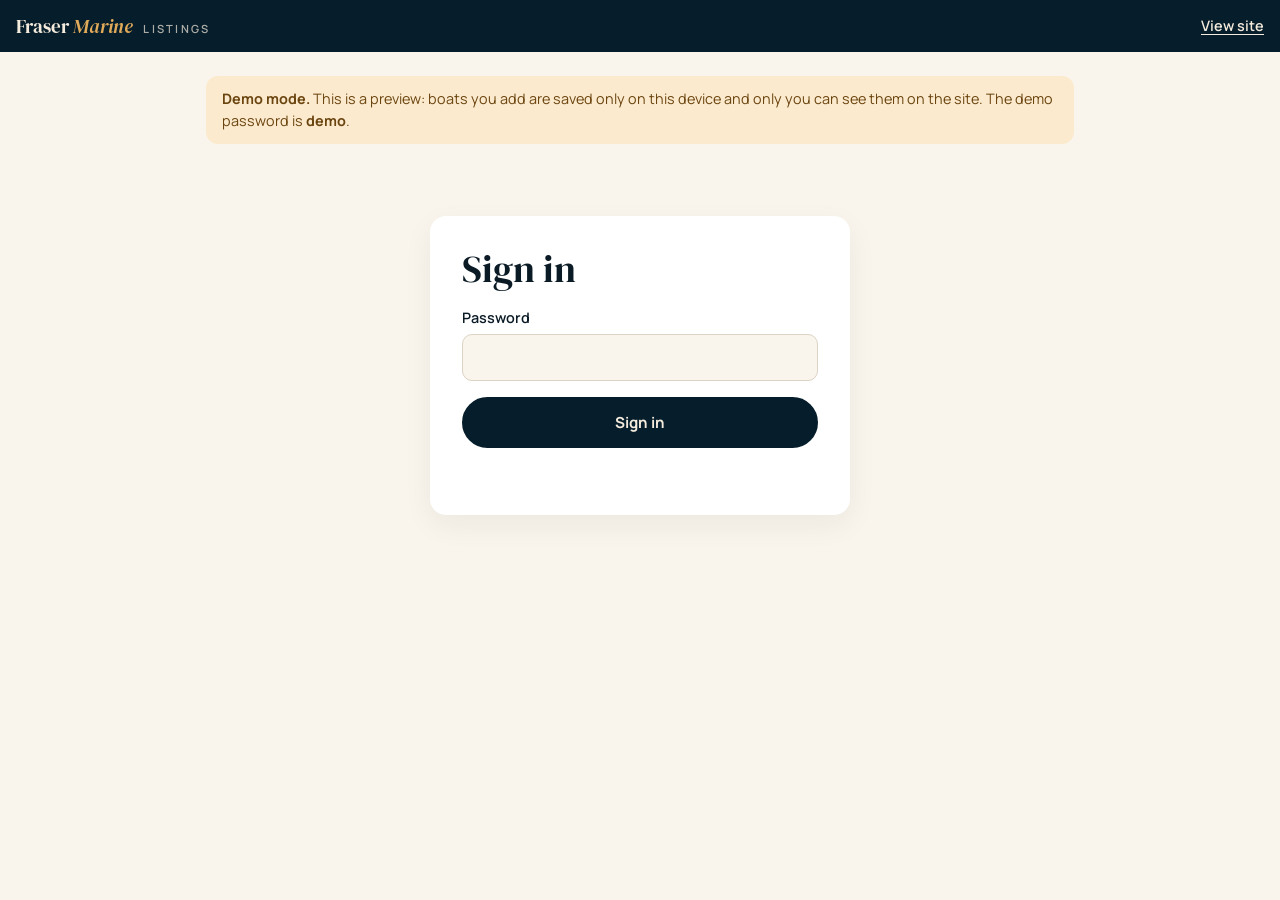
==== admin/index.html @ c5539c75 "Add Fraser F-emblem favicon, home-screen icons and web manifest Navy rounded tile with the gold ring" ====
<!doctype html>
<html lang="en">
<head>
  <meta charset="utf-8">
  <meta name="viewport" content="width=device-width, initial-scale=1">
  <meta name="robots" content="noindex, nofollow">
  <meta name="apple-mobile-web-app-title" content="Listings">
  <title>Listings · Fraser Marine Sales</title>
  <link rel="icon" href="../icons/favicon.svg" type="image/svg+xml">
  <link rel="icon" href="../icons/favicon-32.png" sizes="32x32" type="image/png">
  <link rel="apple-touch-icon" href="../icons/apple-touch-icon.png">
  <meta name="theme-color" content="#061d2b">
  <link rel="preconnect" href="https://fonts.googleapis.com">
  <link rel="preconnect" href="https://fonts.gstatic.com" crossorigin>
  <link href="https://fonts.googleapis.com/css2?family=DM+Serif+Display:ital@0;1&family=Manrope:wght@400;500;600;700&display=swap" rel="stylesheet">
  <link rel="stylesheet" href="admin.css">
</head>
<body>
  <header class="bar">
    <span class="brand">Fraser <em>Marine</em> <small>Listings</small></span>
    <div class="bar-actions">
      <a class="link" href="../" target="_blank" rel="noopener">View site</a>
      <button class="link" id="signOut" type="button" hidden>Sign out</button>
    </div>
  </header>

  <main class="wrap">
    <p class="demo-banner" id="demoBanner" hidden><strong>Demo mode.</strong> This is a preview: boats you add are saved only on this device and only you can see them on the site. The demo password is <strong>demo</strong>.</p>

    <!-- Server not set up (opened on a host without the Cloudflare functions, or the password/storage is missing) -->
    <section class="panel" id="setupView" hidden>
      <h1>Not set up yet</h1>
      <p id="setupMsg">The listings service isn't available on this address.</p>
    </section>

    <!-- Sign in -->
    <section class="panel narrow" id="loginView" hidden>
      <h1>Sign in</h1>
      <form id="loginForm" class="form">
        <input type="text" name="username" value="owner" autocomplete="username" hidden>
        <label>Password<input id="loginPassword" type="password" autocomplete="current-password" required></label>
        <button class="btn" type="submit">Sign in</button>
        <p class="msg" id="loginMsg" role="status"></p>
        <p class="hint">Forgotten it? Ask your website manager to reset it.</p>
      </form>
    </section>

    <!-- Listings -->
    <section id="listView" hidden>
      <div class="list-head">
        <h1>Your boats</h1>
        <button class="btn" id="addBoat" type="button">+ Add a boat</button>
      </div>
      <p class="msg" id="listMsg" role="status"></p>
      <div class="list" id="list"></div>
    </section>

    <!-- Add / edit -->
    <section class="panel" id="editView" hidden>
      <button class="link back" id="backToList" type="button">← All boats</button>
      <h1 id="editTitle">Add a boat</h1>
      <form id="editForm" class="form grid">
        <label class="full">Title<input name="title" required placeholder="e.g. 1990 Fraser 737 Hardtop"></label>
        <label>Status
          <select name="status">
            <option value="draft">Draft (hidden)</option>
            <option value="for_sale">For sale</option>
            <option value="under_offer">Under offer</option>
            <option value="sold">Sold</option>
          </select>
        </label>
        <label>Price (AUD)<input name="price" type="number" inputmode="numeric" min="0" step="1" placeholder="Leave blank for POA"></label>
        <label>Price wording<input name="price_label" placeholder="Optional, e.g. Offers over"></label>
        <label>Year<input name="year" type="number" inputmode="numeric" min="1900" max="2100"></label>
        <label>Make<input name="make" placeholder="e.g. Fraser"></label>
        <label>Model<input name="model" placeholder="e.g. 737"></label>
        <label>Length (m)<input name="length_m" type="number" inputmode="decimal" step="0.01" min="0"></label>
        <label>Engine<input name="engine" placeholder="e.g. MerCruiser 350 MAG"></label>
        <label>Engine hours<input name="engine_hours" type="number" inputmode="numeric" min="0"></label>
        <label>Location<input name="location" placeholder="e.g. Perth, WA"></label>
        <label>Order on site<input name="sort" type="number" inputmode="numeric" value="0"><small>Lower numbers show first</small></label>
        <label class="full">Description<textarea name="description" rows="7" placeholder="Condition, features, recent work, what's included…"></textarea></label>

        <div class="full photos">
          <div class="photos-head">
            <span>Photos <small>The first photo is the cover</small></span>
            <label class="btn ghost small">+ Add photos<input id="photoInput" type="file" accept="image/*" multiple hidden></label>
          </div>
          <div class="photo-grid" id="photoGrid"></div>
        </div>

        <div class="full actions">
          <button class="btn" type="submit" id="saveBtn">Save boat</button>
          <button class="btn danger ghost" type="button" id="deleteBtn" hidden>Delete boat</button>
        </div>
        <p class="msg full" id="editMsg" role="status"></p>
      </form>
    </section>
  </main>

  <script src="admin.js"></script>
</body>
</html>
---- admin/admin.css ----
/* Listings admin: plain, fast and thumb-friendly */
:root {
  --navy: #061d2b; --sea: #0f4c6e; --cream: #f4ebdd; --sand: #faf5ec; --gold: #e0aa5a; --gold-dark: #c98f3d;
  --ink: #0b1b26; --muted: #5b6b75; --line: rgba(11,27,38,.12); --danger: #b3261e; --ok: #1d6b47;
  --serif: "DM Serif Display", Georgia, serif; --sans: "Manrope", system-ui, -apple-system, Segoe UI, sans-serif;
  color-scheme: light;
}
* { box-sizing: border-box; }
body { margin: 0; font: 16px/1.5 var(--sans); color: var(--ink); background: var(--sand); }
[hidden] { display: none !important; }
h1 { font: 400 clamp(1.8rem, 5vw, 2.4rem)/1.1 var(--serif); margin: 0 0 1rem; }
code { background: #fff; padding: .1rem .35rem; border-radius: 4px; }

.bar {
  position: sticky; top: 0; z-index: 5; display: flex; align-items: center; justify-content: space-between; gap: 1rem;
  padding: .8rem 1rem; padding-top: calc(.8rem + env(safe-area-inset-top, 0px)); background: var(--navy); color: var(--cream);
}
.brand { font: 1.2rem var(--serif); }
.brand em { color: var(--gold); }
.brand small { font: 600 .7rem var(--sans); letter-spacing: .2em; text-transform: uppercase; opacity: .7; margin-left: .4rem; }
.bar-actions { display: flex; gap: 1rem; align-items: center; }
.bar .link { color: var(--cream); }

.wrap { max-width: 900px; margin: 0 auto; padding: 1.5rem 1rem 4rem; }
.panel { background: #fff; border-radius: 16px; padding: clamp(1.2rem, 4vw, 2rem); box-shadow: 0 10px 30px rgba(11,27,38,.06); }
.panel.narrow { max-width: 420px; margin: 8vh auto 0; }

.form { display: grid; gap: 1rem; }
.form.grid { grid-template-columns: repeat(2, minmax(0, 1fr)); }
.form .full { grid-column: 1 / -1; }
label { display: grid; gap: .35rem; font-weight: 600; font-size: .9rem; }
label small { font-weight: 400; color: var(--muted); }
input, select, textarea {
  font: inherit; font-weight: 400; width: 100%; padding: .75rem .9rem; border: 1.5px solid #dcd3c4; border-radius: 10px;
  background: var(--sand); color: var(--ink);
}
input:focus, select:focus, textarea:focus { outline: none; border-color: var(--sea); background: #fff; }

.btn {
  display: inline-flex; align-items: center; justify-content: center; gap: .4rem; padding: .8rem 1.3rem; border-radius: 999px;
  border: 2px solid var(--navy); background: var(--navy); color: var(--cream); font: 700 .95rem var(--sans); cursor: pointer;
}
.btn:disabled { opacity: .55; cursor: progress; }
.btn.ghost { background: transparent; color: var(--navy); }
.btn.small { padding: .45rem .9rem; font-size: .85rem; }
.btn.danger { border-color: var(--danger); color: var(--danger); }
.btn.danger.confirm { background: var(--danger); color: #fff; }
.link { background: none; border: 0; padding: 0; font: 600 .9rem var(--sans); color: var(--sea); cursor: pointer; text-decoration: underline; text-underline-offset: 3px; justify-self: start; }
.back { margin-bottom: .8rem; }
.msg { margin: 0; min-height: 1.2em; font-weight: 600; color: var(--sea); }
.msg.error { color: var(--danger); }
.msg.ok { color: var(--ok); }

.list-head { display: flex; align-items: center; justify-content: space-between; gap: 1rem; flex-wrap: wrap; margin-bottom: 1rem; }
.list-head h1 { margin: 0; }
.list { display: grid; gap: .75rem; }
.row {
  display: grid; grid-template-columns: 96px minmax(0, 1fr) auto; gap: 1rem; align-items: center;
  background: #fff; border-radius: 14px; padding: .6rem; box-shadow: 0 4px 14px rgba(11,27,38,.05);
}
.row img, .row .noimg { width: 96px; aspect-ratio: 4/3; object-fit: cover; border-radius: 10px; background: var(--cream); display: grid; place-items: center; font-size: .7rem; color: var(--muted); }
.row h3 { margin: 0 0 .2rem; font: 700 1rem var(--sans); overflow-wrap: anywhere; }
.row p { margin: 0; color: var(--muted); font-size: .88rem; }
.pill { display: inline-block; font-size: .7rem; font-weight: 700; letter-spacing: .06em; text-transform: uppercase; padding: .15rem .55rem; border-radius: 999px; margin-right: .4rem; }
.pill.draft { background: #e8e8e8; color: #555; }
.pill.for_sale { background: #dff0e6; color: var(--ok); }
.pill.under_offer { background: #fbeacd; color: #8a5a12; }
.pill.sold { background: var(--navy); color: var(--cream); }
.empty { text-align: center; color: var(--muted); padding: 3rem 1rem; background: #fff; border-radius: 14px; }

.photos { border-top: 1px solid var(--line); padding-top: 1rem; }
.photos-head { display: flex; align-items: center; justify-content: space-between; gap: 1rem; margin-bottom: .8rem; font-weight: 600; }
.photos-head small { font-weight: 400; color: var(--muted); margin-left: .4rem; }
.photo-grid { display: grid; grid-template-columns: repeat(auto-fill, minmax(130px, 1fr)); gap: .6rem; }
.photo { position: relative; border-radius: 10px; overflow: hidden; background: var(--cream); aspect-ratio: 4/3; }
.photo img { width: 100%; height: 100%; object-fit: cover; display: block; }
.photo .cover { position: absolute; top: .35rem; left: .35rem; background: var(--gold); color: var(--navy); font-size: .65rem; font-weight: 800; letter-spacing: .06em; text-transform: uppercase; padding: .1rem .45rem; border-radius: 999px; }
.photo .tools { position: absolute; inset: auto 0 0 0; display: flex; justify-content: space-between; padding: .3rem; background: linear-gradient(transparent, rgba(0,0,0,.55)); }
.photo .tools button { width: 2rem; height: 2rem; border-radius: 50%; border: 0; background: rgba(255,255,255,.92); color: var(--ink); font-weight: 800; cursor: pointer; }
.photo .tools button:disabled { opacity: .35; }
.photo.pending::after { content: "New"; position: absolute; top: .35rem; right: .35rem; background: var(--sea); color: #fff; font-size: .65rem; font-weight: 800; padding: .1rem .45rem; border-radius: 999px; }
.no-photos { grid-column: 1 / -1; color: var(--muted); font-size: .9rem; margin: 0; }
.actions { display: flex; gap: .8rem; flex-wrap: wrap; justify-content: space-between; }

@media (max-width: 600px) {
  .form.grid { grid-template-columns: 1fr; }
  .row { grid-template-columns: 72px minmax(0, 1fr); }
  .row img, .row .noimg { width: 72px; }
  .row .btn { grid-column: 1 / -1; }
}
.hint { margin: 0; color: var(--muted); font-size: .85rem; }
.demo-banner { margin: 0 0 1.2rem; padding: .8rem 1rem; border-radius: 12px; background: #fbeacd; color: #6b4510; font-size: .9rem; }
.bar .link { white-space: nowrap; }
@media (max-width: 400px) { .brand small { display: none; } .bar-actions { gap: .8rem; } }
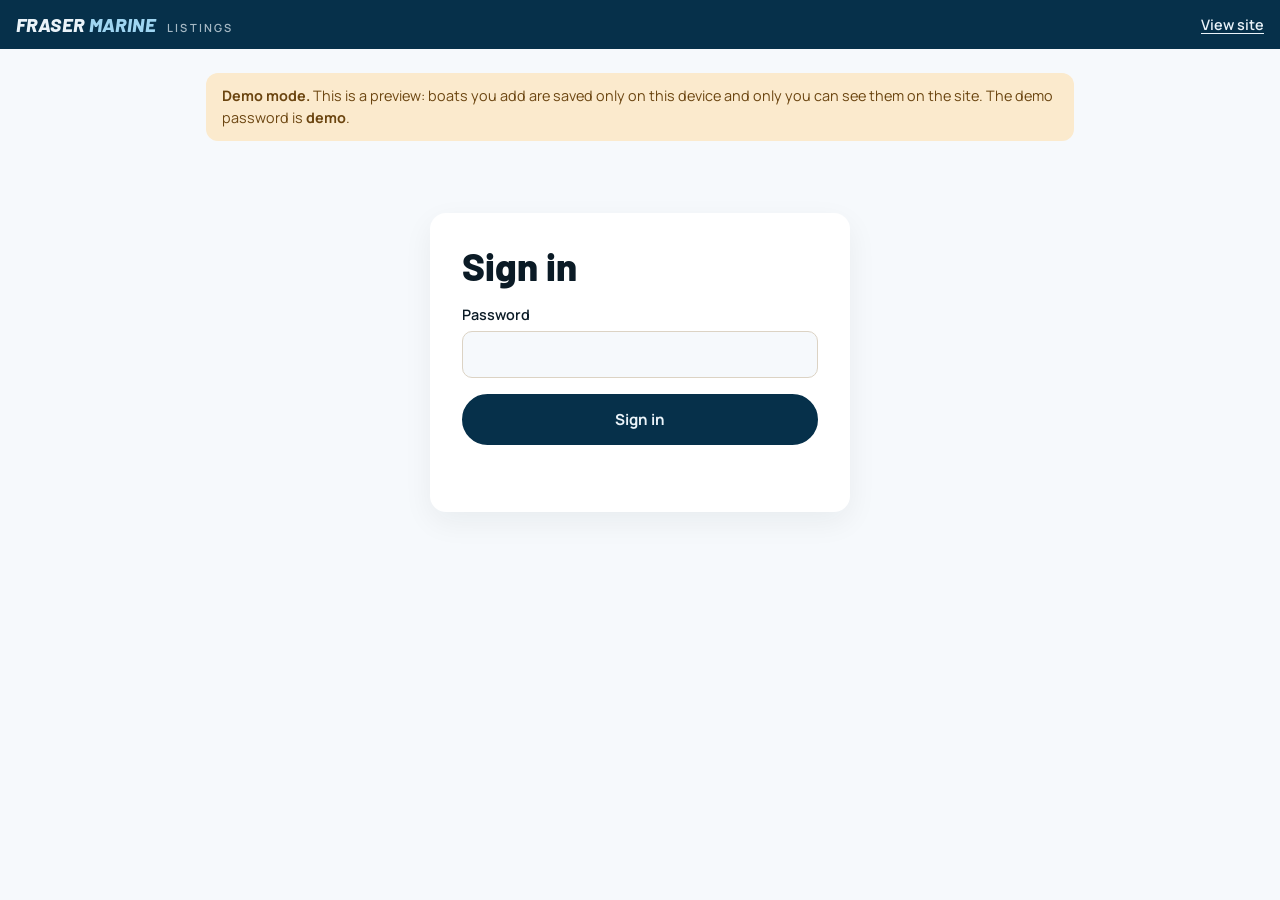
==== commit 153cf3dd: "Rebrand to the Fraser logo and model a Caribbean 31 flybridge Logo: the V-hull chevron and F mark tr" ====
--- a/admin/index.html
+++ b/admin/index.html
@@ -9,11 +9,11 @@
   <link rel="icon" href="../icons/favicon.svg" type="image/svg+xml">
   <link rel="icon" href="../icons/favicon-32.png" sizes="32x32" type="image/png">
   <link rel="apple-touch-icon" href="../icons/apple-touch-icon.png">
-  <meta name="theme-color" content="#061d2b">
+  <meta name="theme-color" content="#0b5d8c">
   <link rel="preconnect" href="https://fonts.googleapis.com">
   <link rel="preconnect" href="https://fonts.gstatic.com" crossorigin>
-  <link href="https://fonts.googleapis.com/css2?family=DM+Serif+Display:ital@0;1&family=Manrope:wght@400;500;600;700&display=swap" rel="stylesheet">
-  <link rel="stylesheet" href="admin.css">
+  <link href="https://fonts.googleapis.com/css2?family=Barlow:ital,wght@0,500;0,700;0,800;1,500;1,700;1,800&family=Manrope:wght@400;500;600;700&display=swap" rel="stylesheet">
+  <link rel="stylesheet" href="admin.css?v=20261018">
 </head>
 <body>
   <header class="bar">
@@ -98,6 +98,6 @@
     </section>
   </main>
 
-  <script src="admin.js"></script>
+  <script src="admin.js?v=20261018"></script>
 </body>
 </html>
--- a/admin/admin.css
+++ b/admin/admin.css
@@ -1,8 +1,8 @@
 /* Listings admin: plain, fast and thumb-friendly */
 :root {
-  --navy: #061d2b; --sea: #0f4c6e; --cream: #f4ebdd; --sand: #faf5ec; --gold: #e0aa5a; --gold-dark: #c98f3d;
+  --navy: #06304a; --sea: #0b5d8c; --cream: #eaf3f9; --sand: #f6f9fc; --gold: #9fd5f1; --gold-dark: #1d6a9e;
   --ink: #0b1b26; --muted: #5b6b75; --line: rgba(11,27,38,.12); --danger: #b3261e; --ok: #1d6b47;
-  --serif: "DM Serif Display", Georgia, serif; --sans: "Manrope", system-ui, -apple-system, Segoe UI, sans-serif;
+  --serif: "Barlow", "Arial Narrow", system-ui, sans-serif; --sans: "Manrope", system-ui, -apple-system, Segoe UI, sans-serif;
   color-scheme: light;
 }
 * { box-sizing: border-box; }
@@ -92,3 +92,5 @@
 .demo-banner { margin: 0 0 1.2rem; padding: .8rem 1rem; border-radius: 12px; background: #fbeacd; color: #6b4510; font-size: .9rem; }
 .bar .link { white-space: nowrap; }
 @media (max-width: 400px) { .brand small { display: none; } .bar-actions { gap: .8rem; } }
+h1 { font-weight: 800; }
+.brand { font-style: italic; font-weight: 800; text-transform: uppercase; letter-spacing: .02em; }
